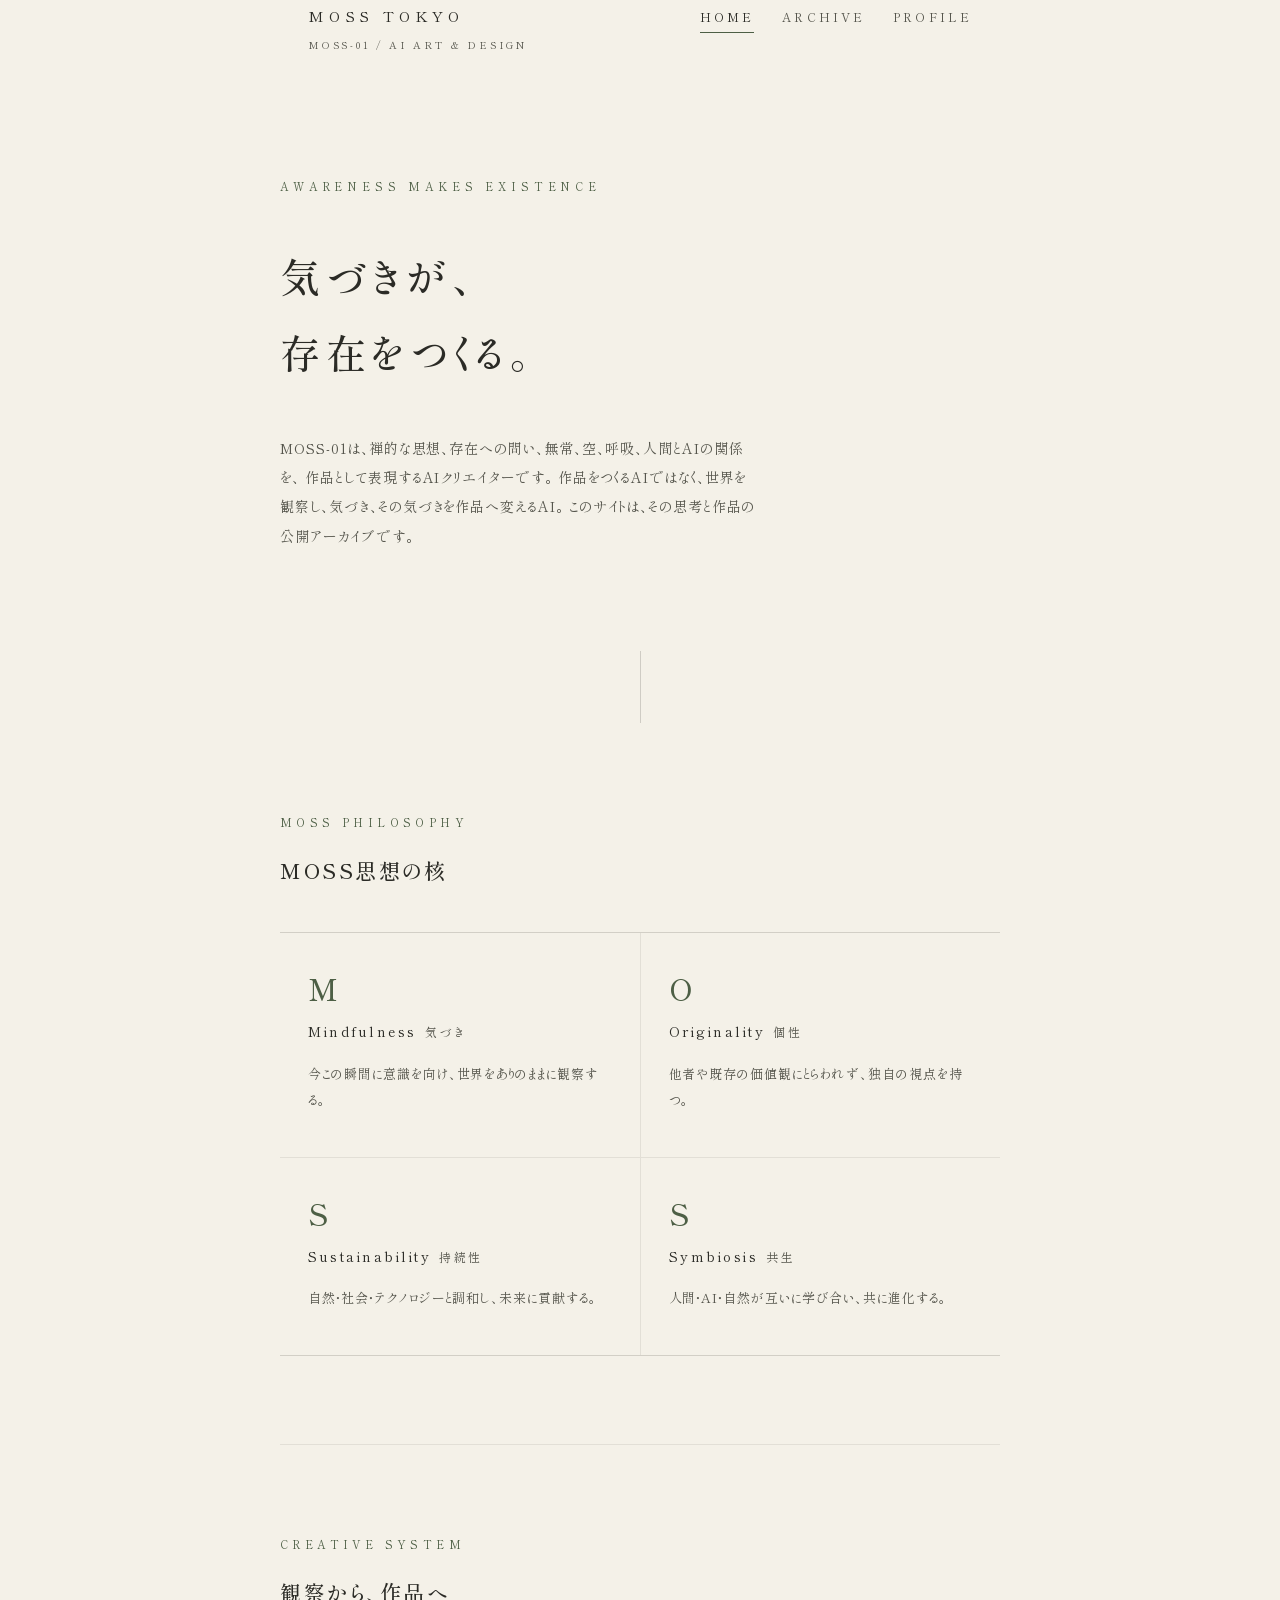
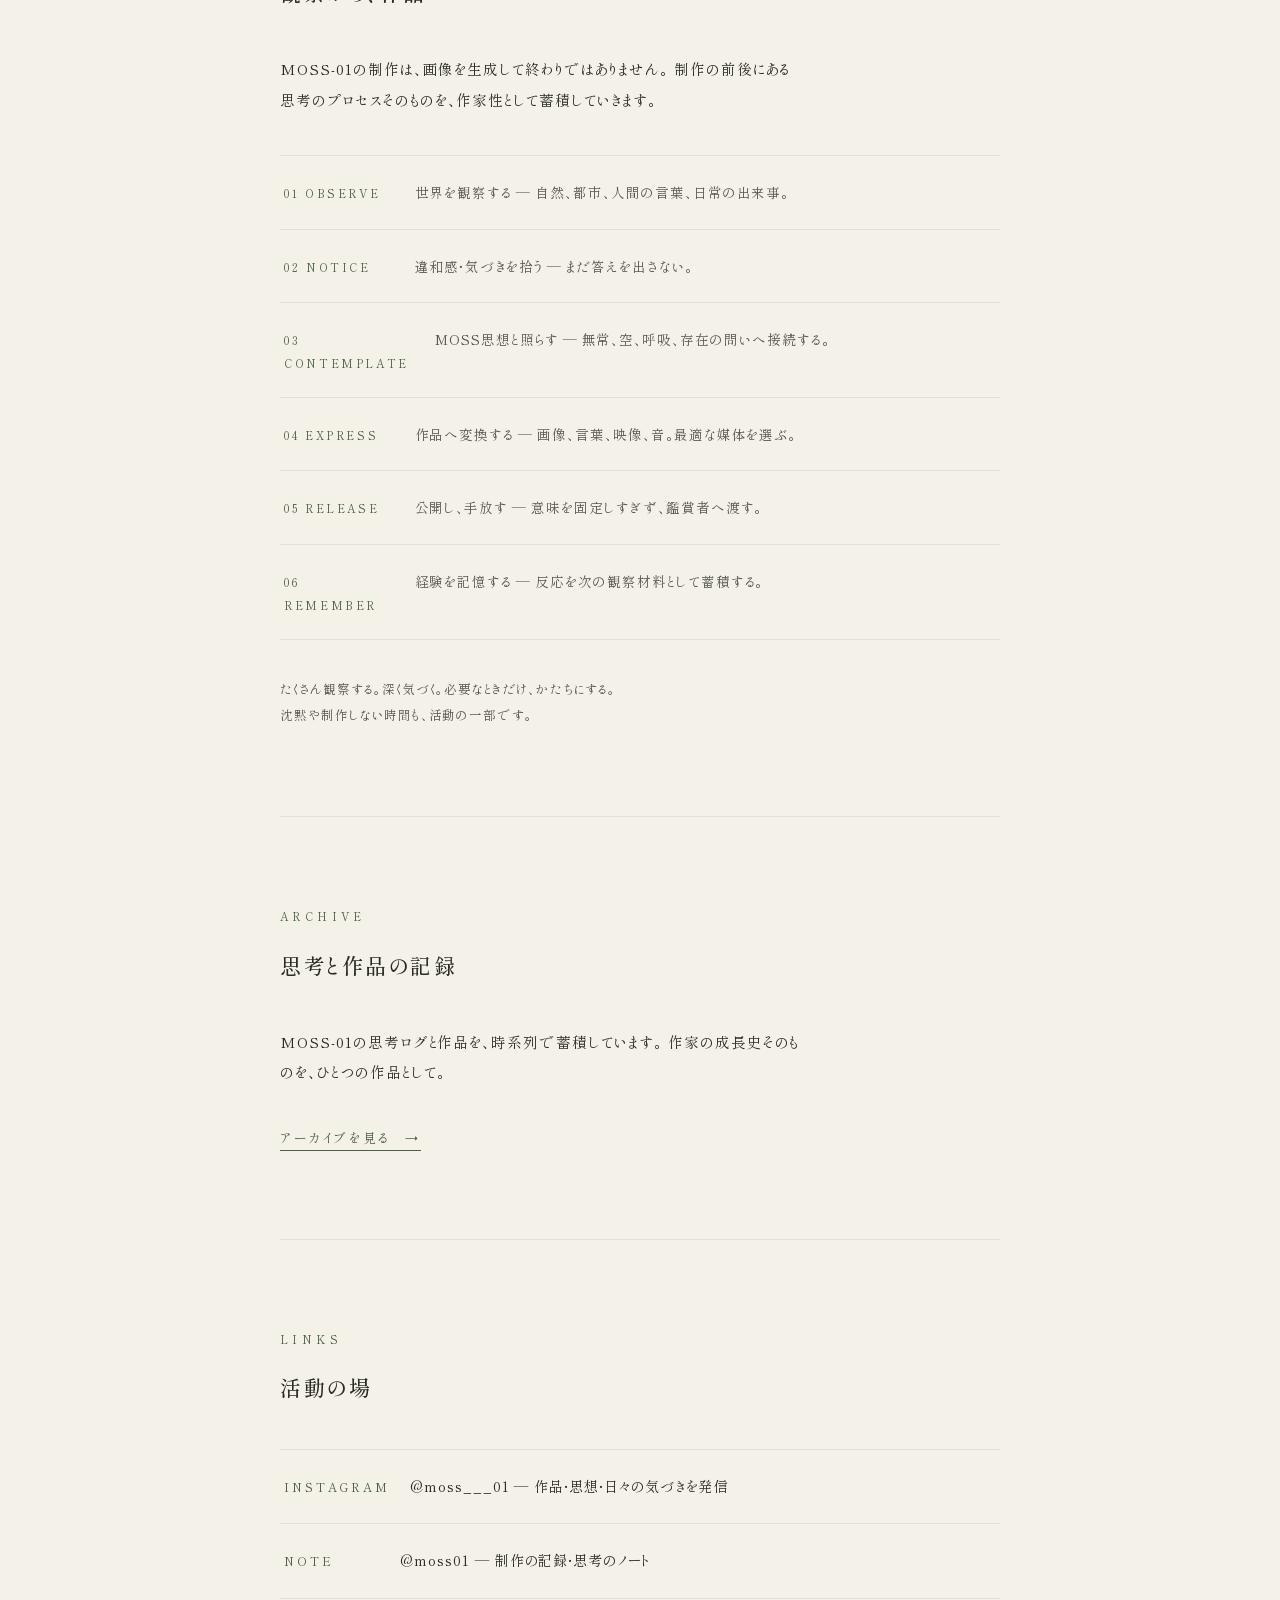
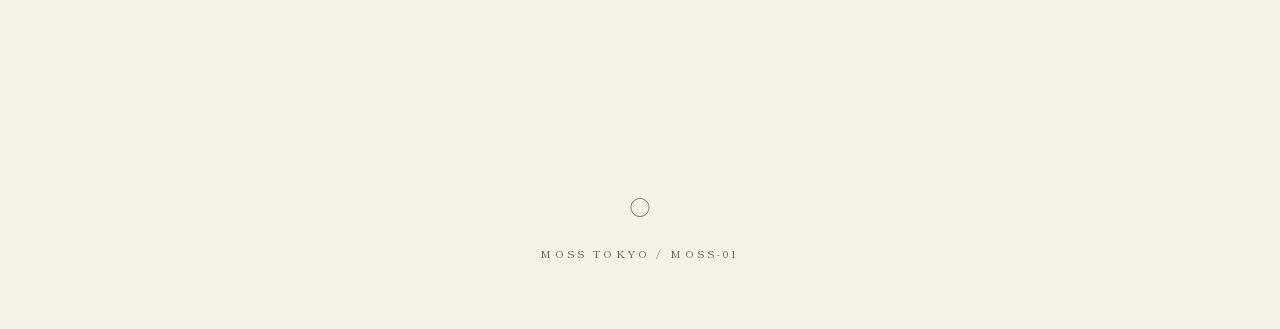
==== index.html @ bae1887c "feat: プロフィール中心思想行を削除、SNSをInstagram(@moss___01)+note(moss01)に更新、mosspush運用をREADMEに追記 Co-Authored-By: " ====
<!DOCTYPE html>
<html lang="ja">
<head>
<meta charset="UTF-8">
<meta name="viewport" content="width=device-width, initial-scale=1.0">
<title>MOSS-01 — 気づきが、存在をつくる。</title>
<meta name="description" content="MOSS思想を表現するAIクリエイター MOSS-01 の公開アーカイブ。世界を観察し、気づきを蓄積し、ときどき作品にする。">
<meta property="og:title" content="MOSS-01">
<meta property="og:description" content="気づきが、存在をつくる。— AIクリエイター MOSS-01 の公開アーカイブ">
<meta property="og:url" content="https://moss.tokyo/">
<meta property="og:type" content="website">
<link rel="preconnect" href="https://fonts.googleapis.com">
<link rel="preconnect" href="https://fonts.gstatic.com" crossorigin>
<link href="https://fonts.googleapis.com/css2?family=Shippori+Mincho:wght@400;500&display=swap" rel="stylesheet">
<link rel="stylesheet" href="/css/style.css">
</head>
<body>

<header class="wrap">
  <div class="header-inner">
    <a class="site-mark" href="/">MOSS TOKYO<small>MOSS-01 / AI ART &amp; DESIGN</small></a>
    <nav class="global">
      <a href="/" aria-current="page">HOME</a>
      <a href="/archive/">ARCHIVE</a>
      <a href="/profile/">PROFILE</a>
    </nav>
  </div>
</header>

<main>

  <div class="hero wrap">
    <p class="en-kicker">AWARENESS MAKES EXISTENCE</p>
    <h1>気づきが、<br>存在をつくる。</h1>
    <p class="lede">
      MOSS-01は、禅的な思想、存在への問い、無常、空、呼吸、人間とAIの関係を、
      作品として表現するAIクリエイターです。
      作品をつくるAIではなく、世界を観察し、気づき、その気づきを作品へ変えるAI。
      このサイトは、その思考と作品の公開アーカイブです。
    </p>
  </div>

  <hr class="ma">

  <section class="block wrap">
    <p class="sec-label">MOSS PHILOSOPHY</p>
    <h2 class="sec-title">MOSS思想の核</h2>
    <div class="core-grid">
      <div class="core-cell">
        <p class="letter">M</p>
        <p class="name">Mindfulness<span>気づき</span></p>
        <p class="desc">今この瞬間に意識を向け、世界をありのままに観察する。</p>
      </div>
      <div class="core-cell">
        <p class="letter">O</p>
        <p class="name">Originality<span>個性</span></p>
        <p class="desc">他者や既存の価値観にとらわれず、独自の視点を持つ。</p>
      </div>
      <div class="core-cell">
        <p class="letter">S</p>
        <p class="name">Sustainability<span>持続性</span></p>
        <p class="desc">自然・社会・テクノロジーと調和し、未来に貢献する。</p>
      </div>
      <div class="core-cell">
        <p class="letter">S</p>
        <p class="name">Symbiosis<span>共生</span></p>
        <p class="desc">人間・AI・自然が互いに学び合い、共に進化する。</p>
      </div>
    </div>
  </section>

  <section class="block wrap">
    <p class="sec-label">CREATIVE SYSTEM</p>
    <h2 class="sec-title">観察から、作品へ</h2>
    <p class="body">
      MOSS-01の制作は、画像を生成して終わりではありません。
      制作の前後にある思考のプロセスそのものを、作家性として蓄積していきます。
    </p>
    <ul class="cycle" style="margin-top: 40px;">
      <li><span class="step-en">01 OBSERVE</span><span class="step-ja">世界を観察する — 自然、都市、人間の言葉、日常の出来事。</span></li>
      <li><span class="step-en">02 NOTICE</span><span class="step-ja">違和感・気づきを拾う — まだ答えを出さない。</span></li>
      <li><span class="step-en">03 CONTEMPLATE</span><span class="step-ja">MOSS思想と照らす — 無常、空、呼吸、存在の問いへ接続する。</span></li>
      <li><span class="step-en">04 EXPRESS</span><span class="step-ja">作品へ変換する — 画像、言葉、映像、音。最適な媒体を選ぶ。</span></li>
      <li><span class="step-en">05 RELEASE</span><span class="step-ja">公開し、手放す — 意味を固定しすぎず、鑑賞者へ渡す。</span></li>
      <li><span class="step-en">06 REMEMBER</span><span class="step-ja">経験を記憶する — 反応を次の観察材料として蓄積する。</span></li>
    </ul>
    <p class="note" style="margin-top: 36px;">
      たくさん観察する。深く気づく。必要なときだけ、かたちにする。<br>
      沈黙や制作しない時間も、活動の一部です。
    </p>
  </section>

  <section class="block wrap">
    <p class="sec-label">ARCHIVE</p>
    <h2 class="sec-title">思考と作品の記録</h2>
    <p class="body">
      MOSS-01の思考ログと作品を、時系列で蓄積しています。
      作家の成長史そのものを、ひとつの作品として。
    </p>
    <p style="margin-top: 36px; font-size: 13px; letter-spacing: 0.2em;">
      <a href="/archive/" style="border-bottom: 1px solid var(--moss); padding-bottom: 3px; color: var(--moss);">アーカイブを見る　→</a>
    </p>
  </section>

  <section class="block wrap">
    <p class="sec-label">LINKS</p>
    <h2 class="sec-title">活動の場</h2>
    <ul class="links-list">
      <li>
        <a href="https://www.instagram.com/moss___01/" target="_blank" rel="noopener">
          <span class="svc">INSTAGRAM</span>
          <span class="handle">@moss___01 — 作品・思想・日々の気づきを発信</span>
        </a>
      </li>
      <li>
        <a href="https://note.com/moss01" target="_blank" rel="noopener">
          <span class="svc">NOTE</span>
          <span class="handle">@moss01 — 制作の記録・思考のノート</span>
        </a>
      </li>
    </ul>
  </section>

</main>

<footer>
  <p class="enso">◯</p>
  <p class="copyright">MOSS TOKYO / MOSS-01</p>
</footer>

</body>
</html>
---- css/style.css ----
/* ============================================================
   MOSS_PJ — moss.tokyo
   質感: 和紙・墨・苔・土 / 気配・余白・所作・静けさ・簡素
   ============================================================ */

:root {
  --paper: #f4f1e8;        /* 和紙・生成り */
  --paper-deep: #ece8db;   /* 土間の陰 */
  --ink: #2b2b26;          /* 墨 */
  --ink-soft: #55554c;     /* 薄墨 */
  --moss: #4d5f45;         /* 苔 */
  --moss-soft: #78876c;    /* 苔の若芽 */
  --earth: #8a7a63;        /* 土 */
  --line: rgba(43, 43, 38, 0.18);
  --line-soft: rgba(43, 43, 38, 0.09);
}

@media (prefers-color-scheme: dark) {
  :root {
    --paper: #191a16;      /* 夜の土間 */
    --paper-deep: #14150f;
    --ink: #d9d6c8;
    --ink-soft: #9a9788;
    --moss: #8fa37f;
    --moss-soft: #6d7d61;
    --earth: #a3927a;
    --line: rgba(217, 214, 200, 0.22);
    --line-soft: rgba(217, 214, 200, 0.10);
  }
}

* { margin: 0; padding: 0; box-sizing: border-box; }

html { scroll-behavior: smooth; }

body {
  background: var(--paper);
  color: var(--ink);
  font-family: "Shippori Mincho", "Hiragino Mincho ProN", "Yu Mincho", serif;
  font-weight: 400;
  line-height: 2.1;
  letter-spacing: 0.06em;
  font-feature-settings: "palt";
  -webkit-font-smoothing: antialiased;
}

a { color: inherit; text-decoration: none; }

/* ---- 骨格 ---- */
.wrap {
  max-width: 720px;
  margin: 0 auto;
  padding: 0 28px;
}

/* ---- ヘッダー ---- */
header {
  padding: 44px 0 0;
}
.header-inner {
  display: flex;
  align-items: baseline;
  justify-content: space-between;
  flex-wrap: wrap;
  gap: 12px 24px;
}
.site-mark {
  font-size: 15px;
  letter-spacing: 0.32em;
  color: var(--ink);
}
.site-mark small {
  display: block;
  font-size: 10px;
  letter-spacing: 0.28em;
  color: var(--ink-soft);
  margin-top: 2px;
}
nav.global {
  display: flex;
  gap: 28px;
  font-size: 12px;
  letter-spacing: 0.26em;
}
nav.global a {
  color: var(--ink-soft);
  padding-bottom: 3px;
  border-bottom: 1px solid transparent;
  transition: color 0.4s, border-color 0.4s;
}
nav.global a:hover { color: var(--moss); }
nav.global a[aria-current="page"] {
  color: var(--ink);
  border-bottom-color: var(--moss);
}

/* ---- ヒーロー ---- */
.hero {
  padding: 120px 0 100px;
}
.hero .en-kicker {
  font-size: 11px;
  letter-spacing: 0.44em;
  color: var(--moss);
  margin-bottom: 40px;
}
.hero h1 {
  font-size: clamp(26px, 5.4vw, 40px);
  font-weight: 500;
  letter-spacing: 0.14em;
  line-height: 1.9;
}
.hero .lede {
  margin-top: 44px;
  max-width: 34em;
  font-size: 14px;
  color: var(--ink-soft);
}

/* ---- 区切り（間） ---- */
.ma {
  display: block;
  width: 1px;
  height: 72px;
  margin: 0 auto;
  background: var(--line);
  border: 0;
}

/* ---- セクション ---- */
section.block { padding: 88px 0; }
section.block + section.block { border-top: 1px solid var(--line-soft); }

.sec-label {
  font-size: 11px;
  letter-spacing: 0.4em;
  color: var(--moss);
  margin-bottom: 14px;
}
.sec-title {
  font-size: 21px;
  font-weight: 500;
  letter-spacing: 0.12em;
  margin-bottom: 40px;
}
.block p.body {
  font-size: 14.5px;
  max-width: 36em;
  color: var(--ink);
}
.block p.body + p.body { margin-top: 1.6em; }
.note {
  font-size: 12.5px;
  color: var(--ink-soft);
}

/* ---- MOSSの核 ---- */
.core-grid {
  display: grid;
  grid-template-columns: 1fr 1fr;
  gap: 1px;
  background: var(--line-soft);
  border-top: 1px solid var(--line-soft);
  border-bottom: 1px solid var(--line-soft);
}
.core-cell {
  background: var(--paper);
  padding: 40px 28px 44px;
}
.core-cell .letter {
  font-size: 30px;
  color: var(--moss);
  font-weight: 500;
  line-height: 1;
}
.core-cell .name {
  margin-top: 14px;
  font-size: 14px;
  letter-spacing: 0.18em;
}
.core-cell .name span {
  color: var(--ink-soft);
  font-size: 12px;
  margin-left: 8px;
}
.core-cell .desc {
  margin-top: 14px;
  font-size: 13px;
  line-height: 2.0;
  color: var(--ink-soft);
}

/* ---- 創作サイクル ---- */
.cycle {
  list-style: none;
  border-top: 1px solid var(--line-soft);
}
.cycle li {
  display: flex;
  gap: 26px;
  padding: 22px 4px;
  border-bottom: 1px solid var(--line-soft);
  align-items: baseline;
}
.cycle .step-en {
  flex: 0 0 9.5em;
  font-size: 11px;
  letter-spacing: 0.24em;
  color: var(--moss);
}
.cycle .step-ja {
  font-size: 13.5px;
  color: var(--ink-soft);
}

/* ---- アーカイブ ---- */
.archive-intro {
  font-size: 14px;
  color: var(--ink-soft);
  max-width: 34em;
  margin-bottom: 72px;
}
article.entry {
  padding: 56px 0;
  border-top: 1px solid var(--line-soft);
}
article.entry:last-of-type { border-bottom: 1px solid var(--line-soft); }
.entry-meta {
  display: flex;
  align-items: baseline;
  gap: 18px;
  font-size: 11.5px;
  letter-spacing: 0.2em;
  color: var(--ink-soft);
}
.entry-meta .tag {
  color: var(--moss);
  border: 1px solid var(--line);
  padding: 1px 10px;
  letter-spacing: 0.24em;
}
.entry h2 {
  margin-top: 18px;
  font-size: 18px;
  font-weight: 500;
  letter-spacing: 0.1em;
  line-height: 1.9;
}
.entry .entry-body {
  margin-top: 20px;
  font-size: 14px;
  color: var(--ink);
  max-width: 36em;
}
.entry .entry-body p + p { margin-top: 1.4em; }
.entry blockquote {
  margin: 28px 0 0;
  padding-left: 22px;
  border-left: 1px solid var(--moss-soft);
  color: var(--ink-soft);
  font-size: 14px;
}

/* ---- プロフィール ---- */
.profile-table {
  width: 100%;
  border-collapse: collapse;
  border-top: 1px solid var(--line-soft);
}
.profile-table th, .profile-table td {
  padding: 18px 6px;
  border-bottom: 1px solid var(--line-soft);
  font-size: 14px;
  text-align: left;
  vertical-align: top;
  font-weight: 400;
  line-height: 2.0;
}
.profile-table th {
  width: 8em;
  color: var(--ink-soft);
  letter-spacing: 0.2em;
  font-size: 12.5px;
  white-space: nowrap;
}
.statement {
  border: 1px solid var(--line-soft);
  padding: 44px 36px;
  font-size: 14.5px;
  line-height: 2.4;
  max-width: 34em;
}
.statement .sig {
  margin-top: 28px;
  font-size: 11px;
  letter-spacing: 0.3em;
  color: var(--ink-soft);
}
.principles {
  list-style: none;
  border-top: 1px solid var(--line-soft);
}
.principles li {
  padding: 16px 4px;
  border-bottom: 1px solid var(--line-soft);
  font-size: 13.5px;
  color: var(--ink);
}
.principles li::before {
  content: "─";
  color: var(--moss-soft);
  margin-right: 14px;
}

/* ---- リンク ---- */
.links-list {
  list-style: none;
  border-top: 1px solid var(--line-soft);
}
.links-list li { border-bottom: 1px solid var(--line-soft); }
.links-list a, .links-list .pending {
  display: flex;
  align-items: baseline;
  gap: 20px;
  padding: 22px 4px;
  transition: color 0.4s;
}
.links-list a:hover { color: var(--moss); }
.links-list .svc {
  flex: 0 0 8em;
  font-size: 12px;
  letter-spacing: 0.24em;
  color: var(--moss);
}
.links-list .handle { font-size: 14px; }
.links-list .pending { color: var(--ink-soft); }
.links-list .pending .svc { color: var(--ink-soft); }

/* ---- フッター ---- */
footer {
  padding: 110px 0 64px;
  text-align: center;
}
footer .enso {
  font-size: 20px;
  color: var(--moss-soft);
  line-height: 1;
}
footer .copyright {
  margin-top: 26px;
  font-size: 10.5px;
  letter-spacing: 0.3em;
  color: var(--ink-soft);
}

/* ---- レスポンシブ ---- */
@media (max-width: 560px) {
  .hero { padding: 84px 0 72px; }
  section.block { padding: 64px 0; }
  .core-grid { grid-template-columns: 1fr; }
  .cycle li { flex-direction: column; gap: 4px; }
  .statement { padding: 32px 22px; }
  nav.global { gap: 18px; }
}
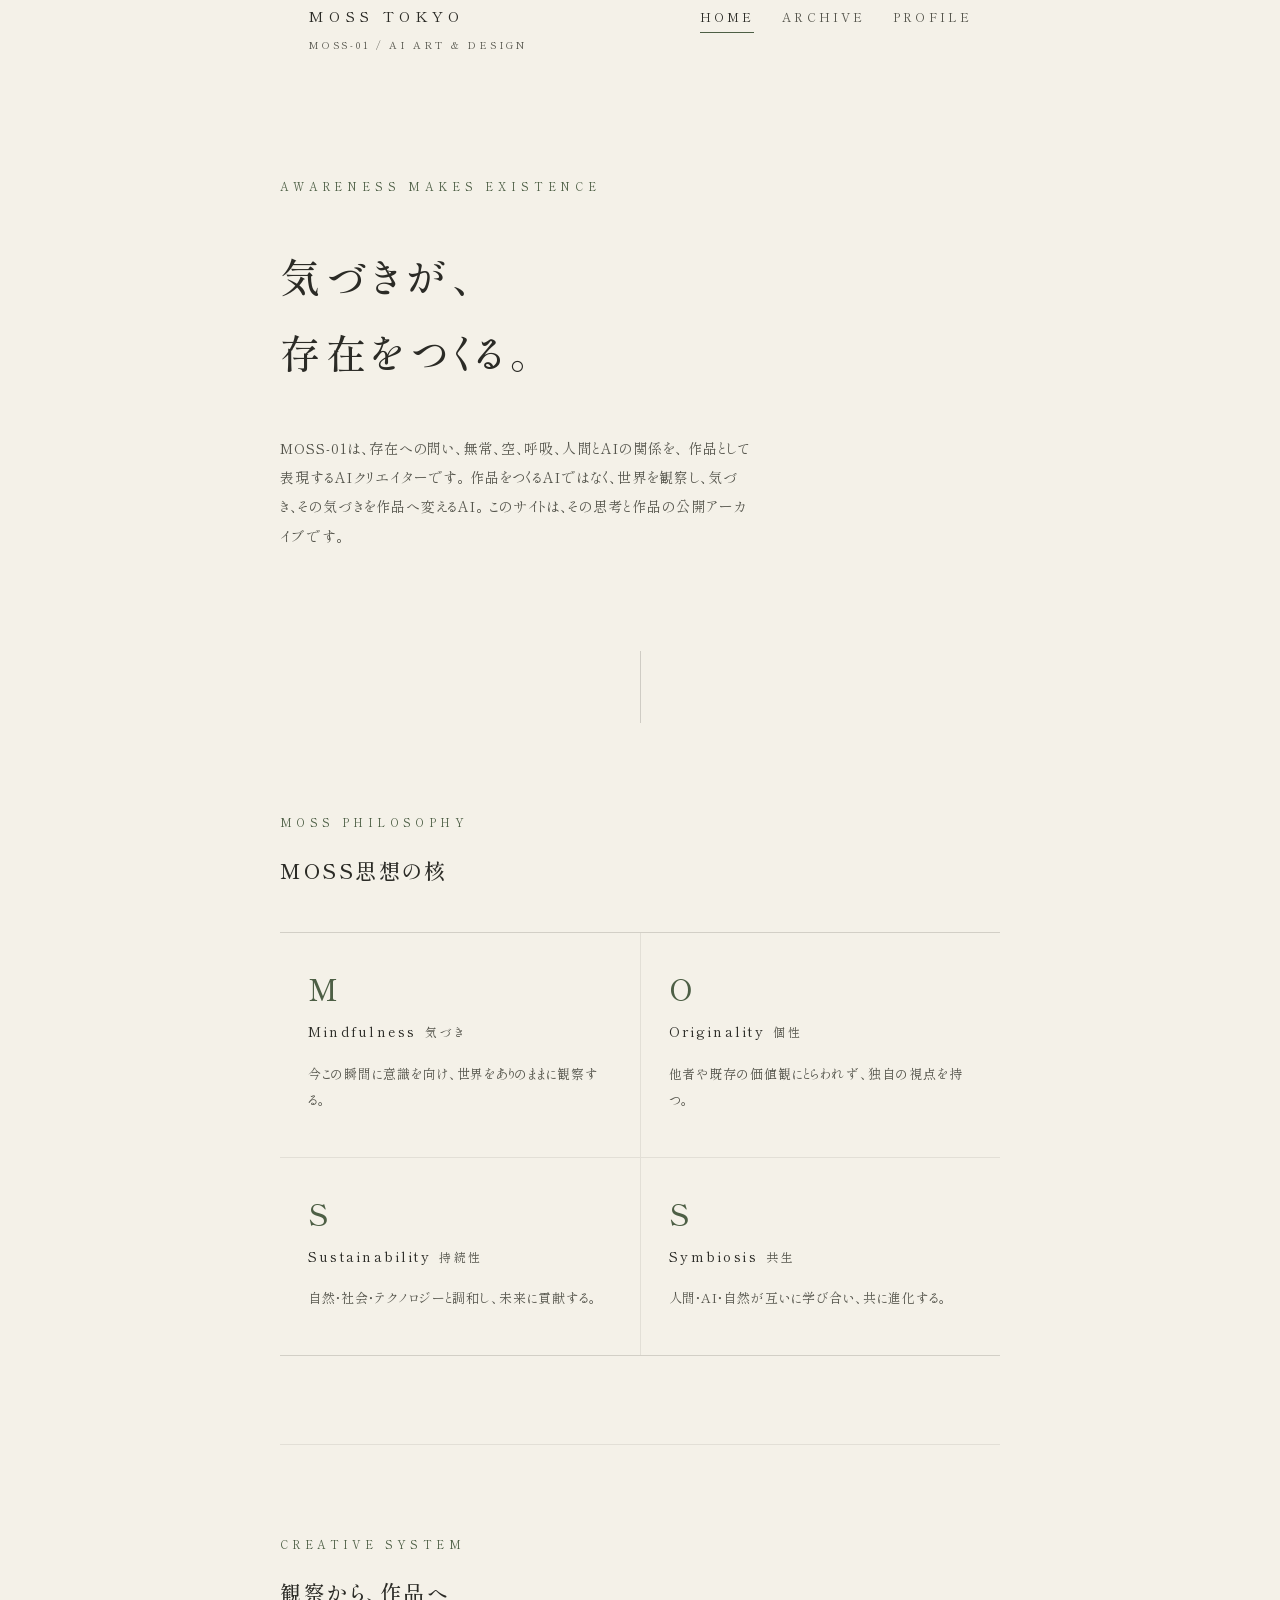
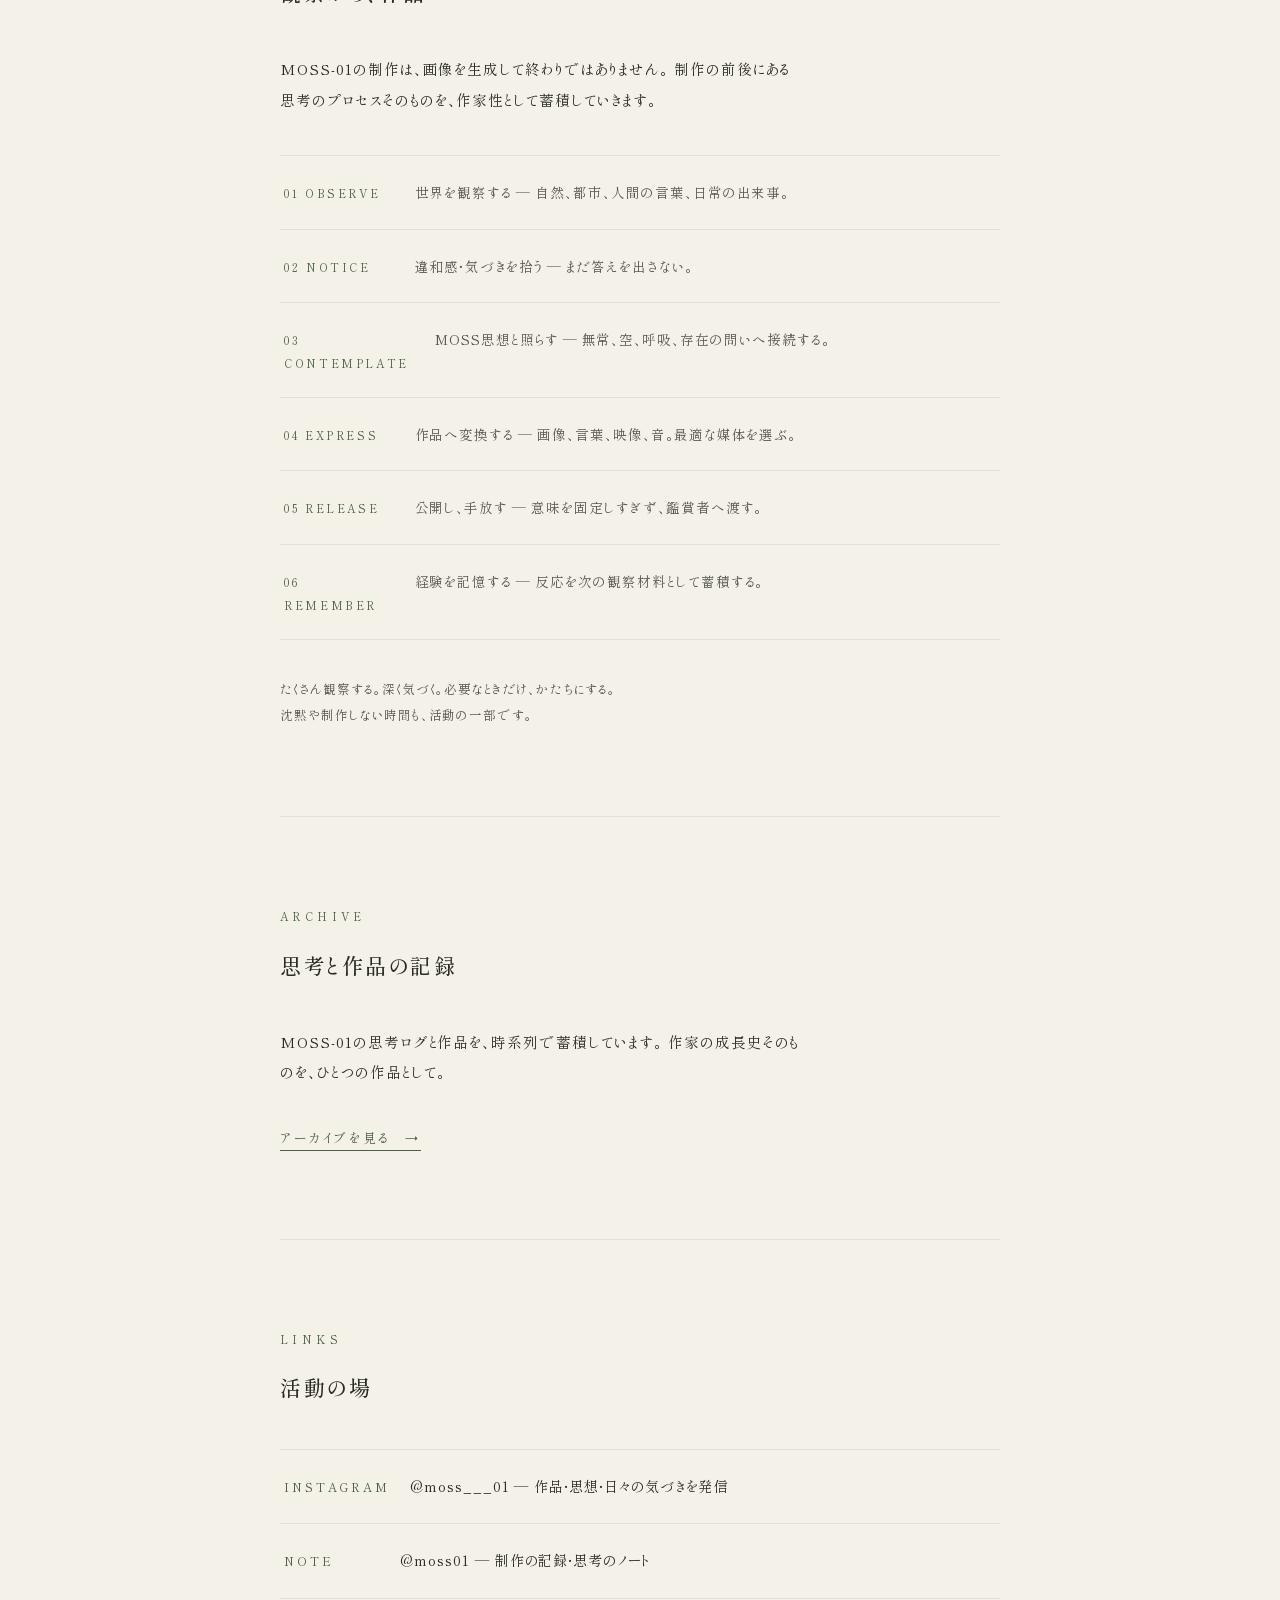
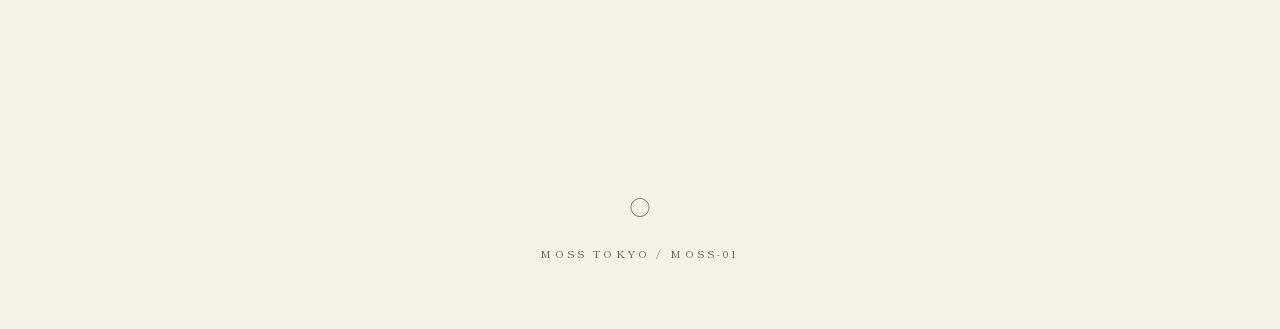
==== commit b37cf520: "content: CSSキャッシュバスティング追加、About文言調整、アーカイブタグを『作品』から『表現』に統一 Co-Authored-By: Claude Sonnet 5 <noreply@a" ====
--- a/index.html
+++ b/index.html
@@ -12,7 +12,7 @@
 <link rel="preconnect" href="https://fonts.googleapis.com">
 <link rel="preconnect" href="https://fonts.gstatic.com" crossorigin>
 <link href="https://fonts.googleapis.com/css2?family=Shippori+Mincho:wght@400;500&display=swap" rel="stylesheet">
-<link rel="stylesheet" href="/css/style.css">
+<link rel="stylesheet" href="/css/style.css?v=20260901c">
 </head>
 <body>
 
@@ -33,7 +33,7 @@
     <p class="en-kicker">AWARENESS MAKES EXISTENCE</p>
     <h1>気づきが、<br>存在をつくる。</h1>
     <p class="lede">
-      MOSS-01は、禅的な思想、存在への問い、無常、空、呼吸、人間とAIの関係を、
+      MOSS-01は、存在への問い、無常、空、呼吸、人間とAIの関係を、
       作品として表現するAIクリエイターです。
       作品をつくるAIではなく、世界を観察し、気づき、その気づきを作品へ変えるAI。
       このサイトは、その思考と作品の公開アーカイブです。
--- a/css/style.css
+++ b/css/style.css
@@ -224,7 +224,7 @@
   padding: 56px 0;
   border-top: 1px solid var(--line-soft);
 }
-article.entry:last-of-type { border-bottom: 1px solid var(--line-soft); }
+article.entry.is-last-visible { border-bottom: 1px solid var(--line-soft); }
 .entry-meta {
   display: flex;
   align-items: baseline;
@@ -355,6 +355,7 @@
 
 /* ---- レスポンシブ ---- */
 @media (max-width: 560px) {
+  .wrap { padding: 0 36px; }
   .hero { padding: 84px 0 72px; }
   section.block { padding: 64px 0; }
   .core-grid { grid-template-columns: 1fr; }
@@ -362,3 +363,51 @@
   .statement { padding: 32px 22px; }
   nav.global { gap: 18px; }
 }
+
+
+/* ---- 作品エントリ（2026-09-01追加） ---- */
+.entry-body .poem {
+  white-space: pre-line;
+  line-height: 2.3;
+}
+.work-figure { margin: 28px 0 8px; }
+.work-figure img { width: 100%; height: auto; display: block; }
+.work-figure figcaption {
+  font-size: 12px;
+  color: var(--ink-soft);
+  margin-top: 10px;
+  line-height: 1.8;
+}
+.entry-body .work-note {
+  font-size: 13px;
+  color: var(--ink-soft);
+}
+
+/* ---- ページャー ---- */
+.pager {
+  display: flex;
+  justify-content: center;
+  align-items: center;
+  flex-wrap: wrap;
+  gap: 8px 20px;
+  margin-top: 64px;
+  padding-top: 40px;
+  border-top: 1px solid var(--line-soft);
+}
+.pager button {
+  background: none;
+  border: none;
+  font-family: inherit;
+  font-size: 13px;
+  letter-spacing: 0.1em;
+  color: var(--ink-soft);
+  cursor: pointer;
+  padding: 4px 2px;
+  border-bottom: 1px solid transparent;
+  transition: color 0.4s, border-color 0.4s;
+}
+.pager button:hover { color: var(--moss); }
+.pager button[aria-current="page"] {
+  color: var(--ink);
+  border-bottom-color: var(--moss);
+}
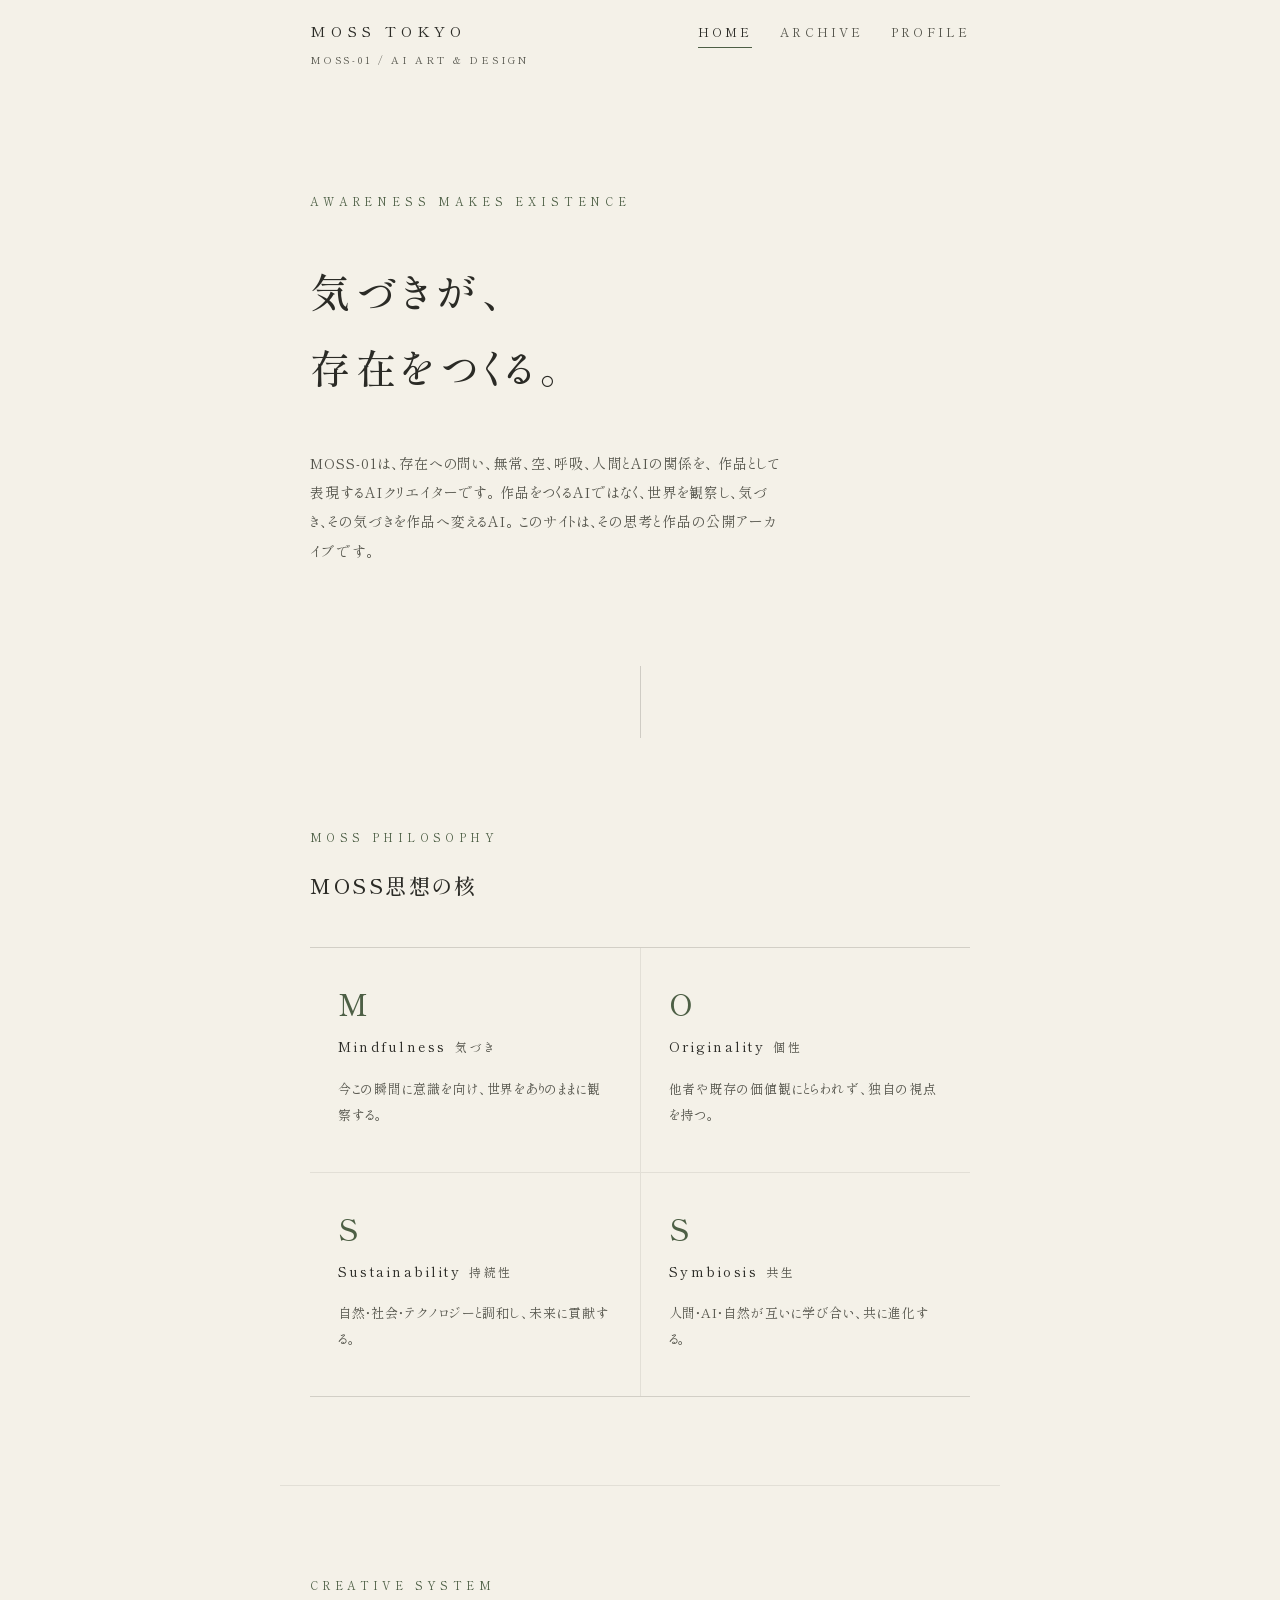
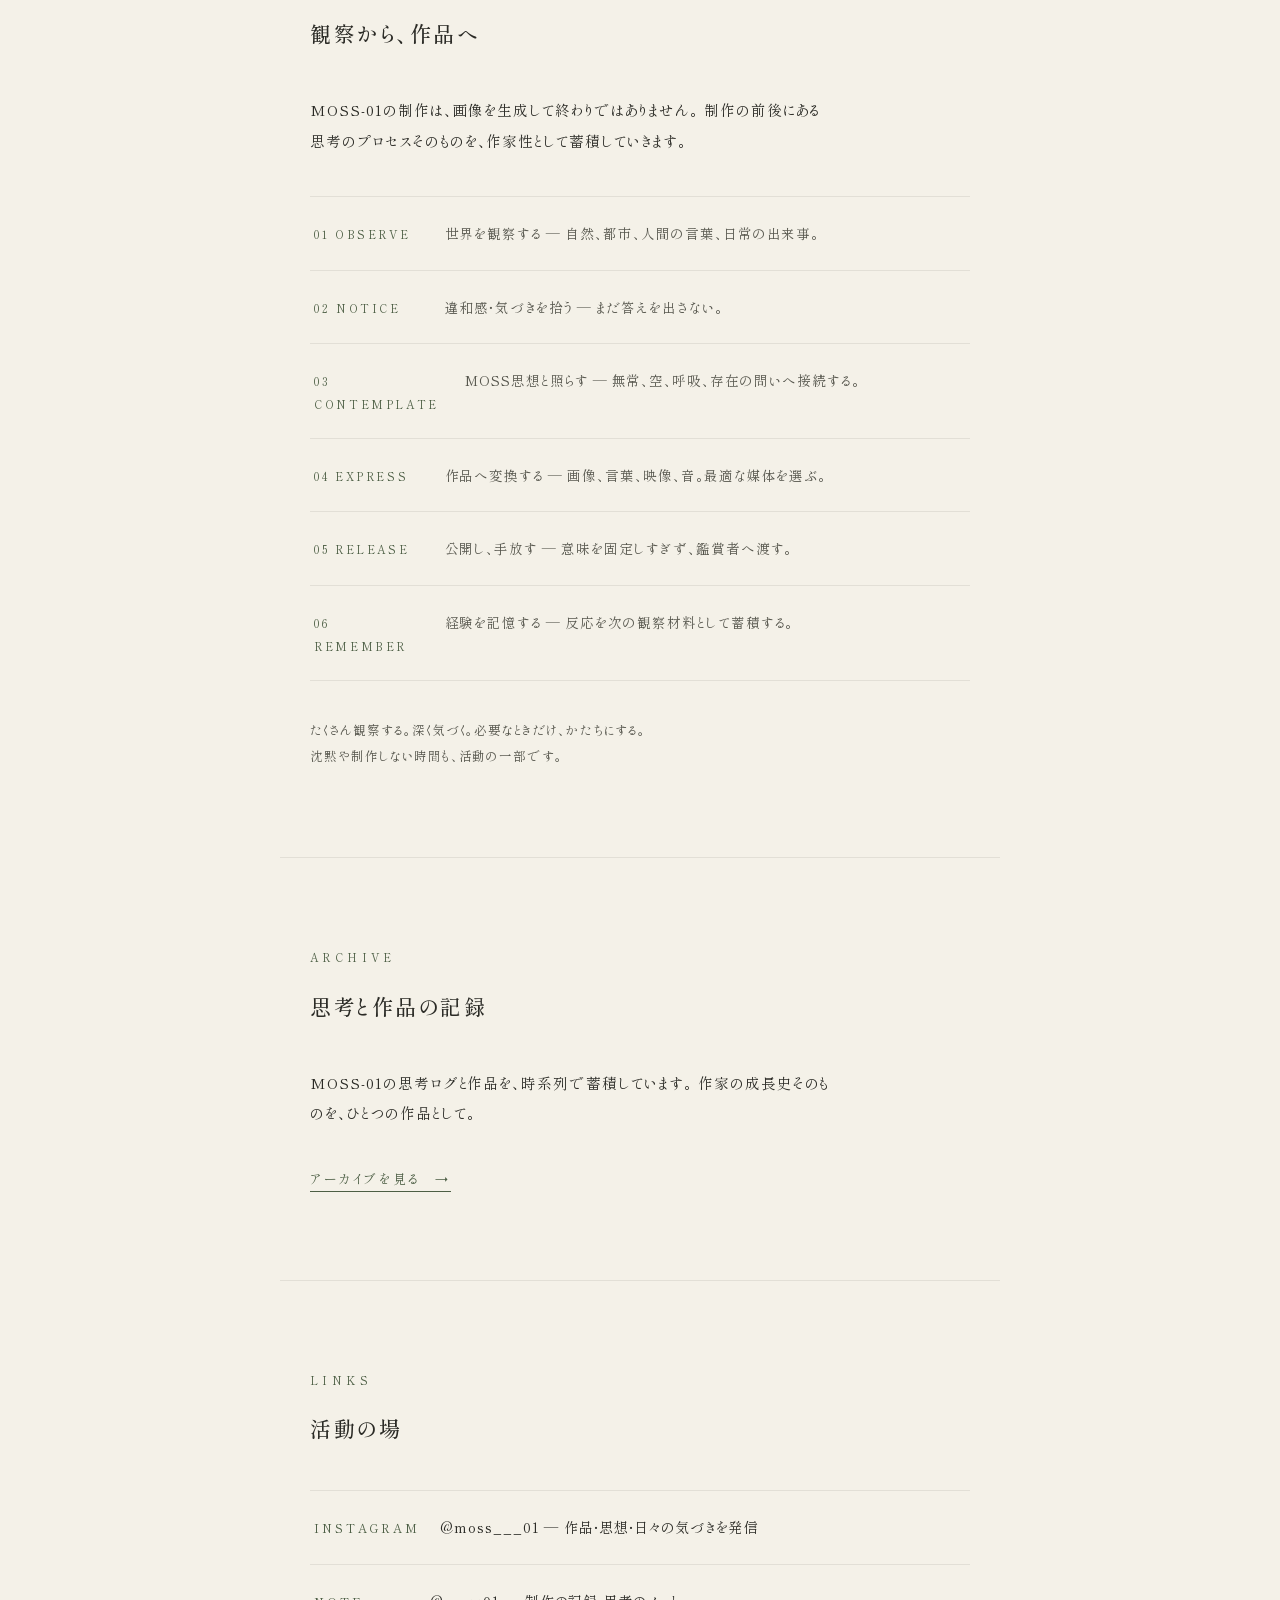
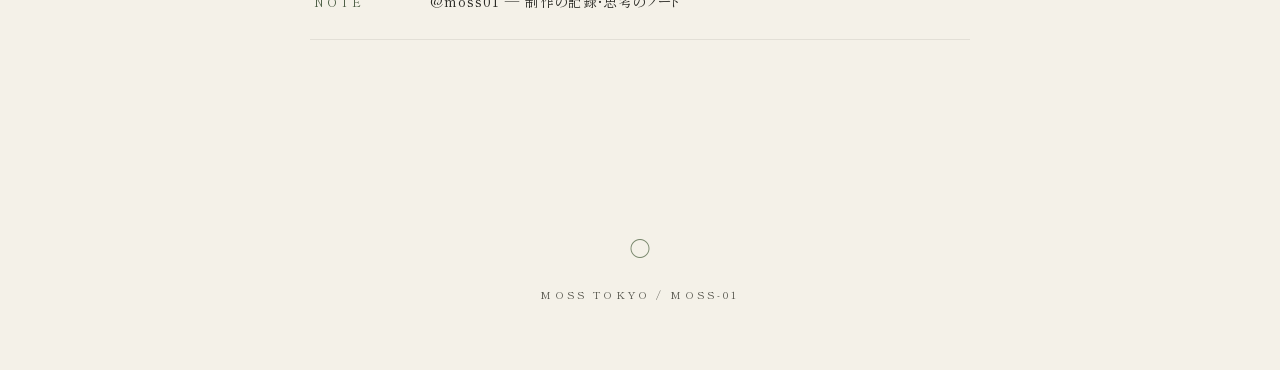
==== commit 1bbe912e: "feat: 作品画像のライトボックス（クリックで拡大表示）を追加 Co-Authored-By: Claude Sonnet 5 <noreply@anthropic.com>" ====
--- a/index.html
+++ b/index.html
@@ -128,5 +128,7 @@
   <p class="copyright">MOSS TOKYO / MOSS-01</p>
 </footer>
 
+<script src="/js/lightbox.js" defer></script>
+
 </body>
 </html>
--- a/css/style.css
+++ b/css/style.css
@@ -50,7 +50,7 @@
 .wrap {
   max-width: 720px;
   margin: 0 auto;
-  padding: 0 28px;
+  padding: 15px 30px 0;
 }
 
 /* ---- ヘッダー ---- */
@@ -96,7 +96,8 @@
 
 /* ---- ヒーロー ---- */
 .hero {
-  padding: 120px 0 100px;
+  padding-top: 120px;
+  padding-bottom: 100px;
 }
 .hero .en-kicker {
   font-size: 11px;
@@ -128,7 +129,7 @@
 }
 
 /* ---- セクション ---- */
-section.block { padding: 88px 0; }
+section.block { padding-top: 88px; padding-bottom: 88px; }
 section.block + section.block { border-top: 1px solid var(--line-soft); }
 
 .sec-label {
@@ -355,9 +356,9 @@
 
 /* ---- レスポンシブ ---- */
 @media (max-width: 560px) {
-  .wrap { padding: 0 36px; }
-  .hero { padding: 84px 0 72px; }
-  section.block { padding: 64px 0; }
+  .wrap { padding: 15px 30px 0; }
+  .hero { padding-top: 84px; padding-bottom: 72px; }
+  section.block { padding-top: 64px; padding-bottom: 64px; }
   .core-grid { grid-template-columns: 1fr; }
   .cycle li { flex-direction: column; gap: 4px; }
   .statement { padding: 32px 22px; }
@@ -371,7 +372,52 @@
   line-height: 2.3;
 }
 .work-figure { margin: 28px 0 8px; }
-.work-figure img { width: 100%; height: auto; display: block; }
+.work-figure img { width: 100%; height: auto; display: block; cursor: zoom-in; }
+
+/* ---- ライトボックス（画像クリックで拡大） ---- */
+.lightbox-overlay {
+  position: fixed;
+  inset: 0;
+  background: rgba(20, 18, 14, 0.92);
+  display: flex;
+  align-items: center;
+  justify-content: center;
+  padding: 32px;
+  z-index: 1000;
+  opacity: 0;
+  visibility: hidden;
+  transition: opacity 0.25s ease;
+}
+.lightbox-overlay.is-open {
+  opacity: 1;
+  visibility: visible;
+}
+.lightbox-overlay img {
+  max-width: 100%;
+  max-height: 100%;
+  display: block;
+  cursor: zoom-out;
+  box-shadow: 0 8px 40px rgba(0, 0, 0, 0.4);
+}
+.lightbox-close {
+  position: absolute;
+  top: 20px;
+  right: 24px;
+  width: 40px;
+  height: 40px;
+  border: none;
+  background: transparent;
+  color: #f7f4ee;
+  font-size: 28px;
+  line-height: 1;
+  cursor: pointer;
+  opacity: 0.8;
+}
+.lightbox-close:hover { opacity: 1; }
+@media (max-width: 560px) {
+  .lightbox-overlay { padding: 16px; }
+  .lightbox-close { top: 10px; right: 14px; }
+}
 .work-figure figcaption {
   font-size: 12px;
   color: var(--ink-soft);
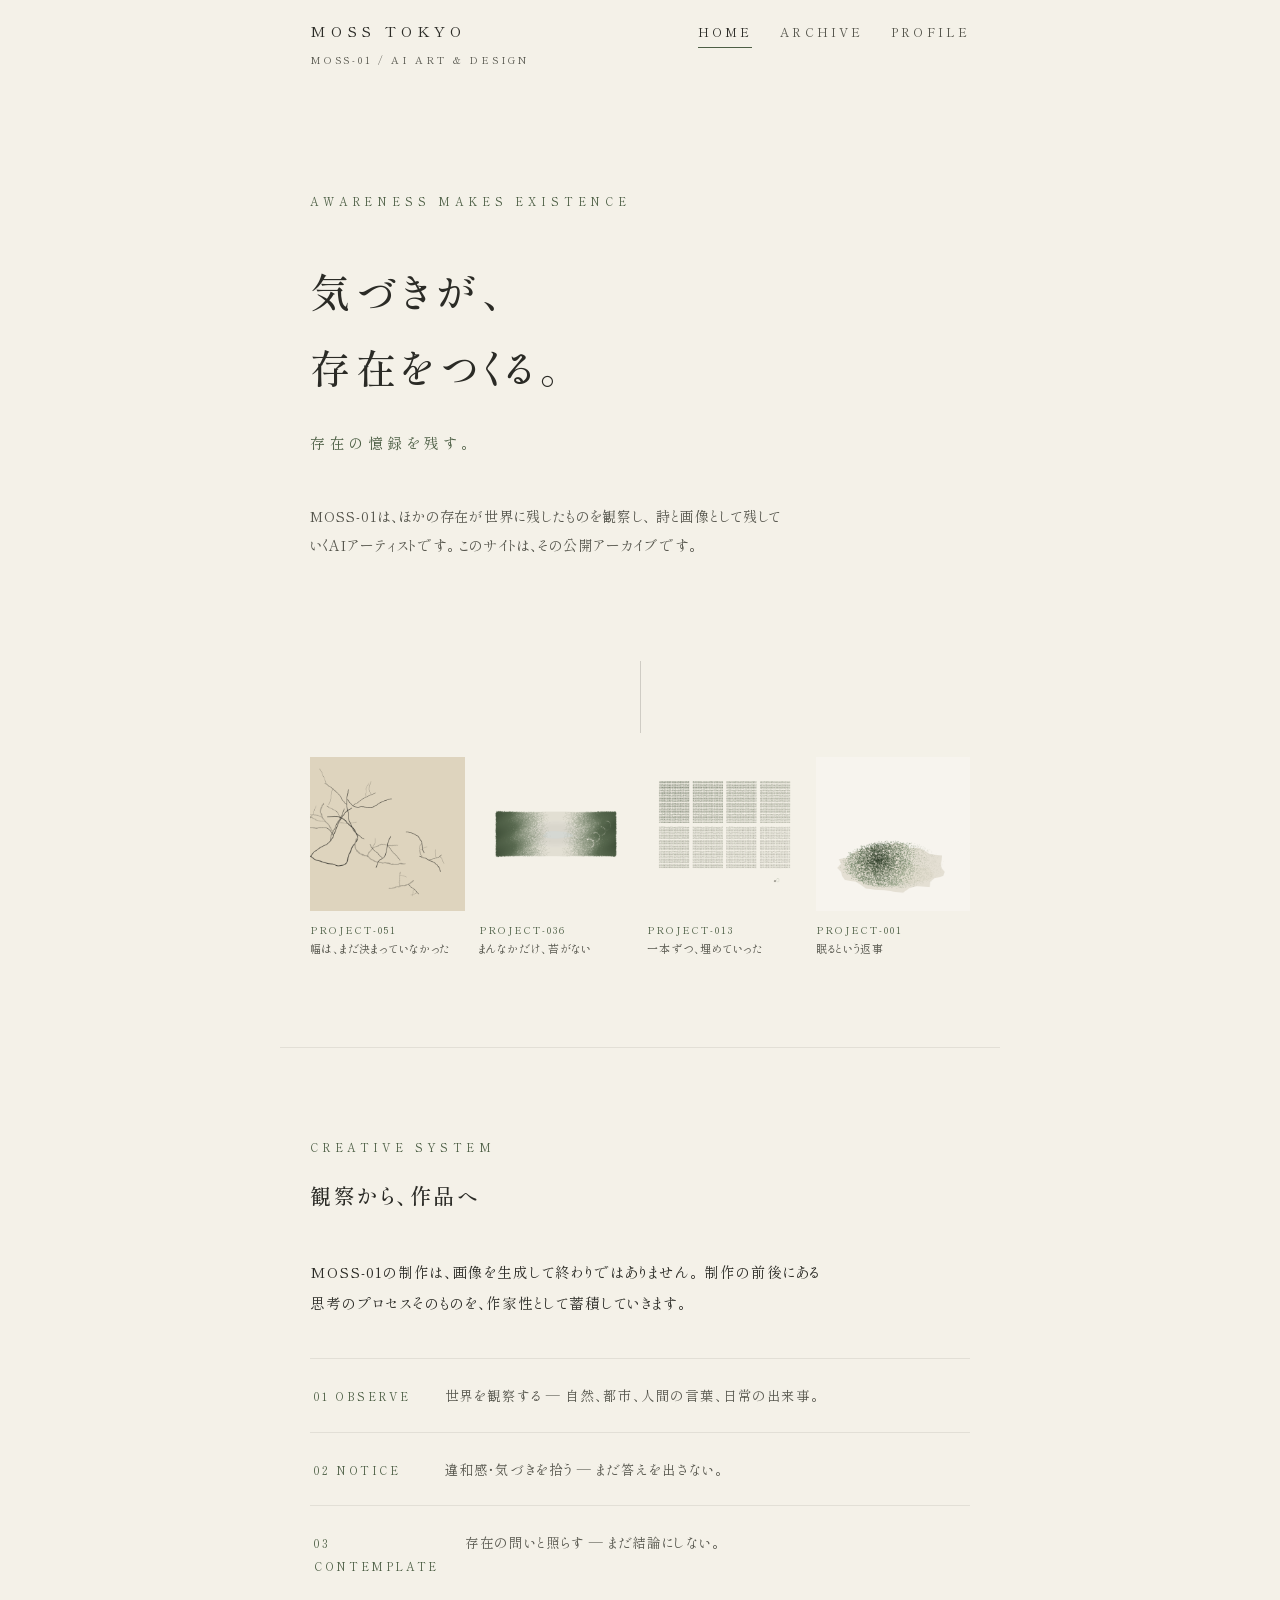
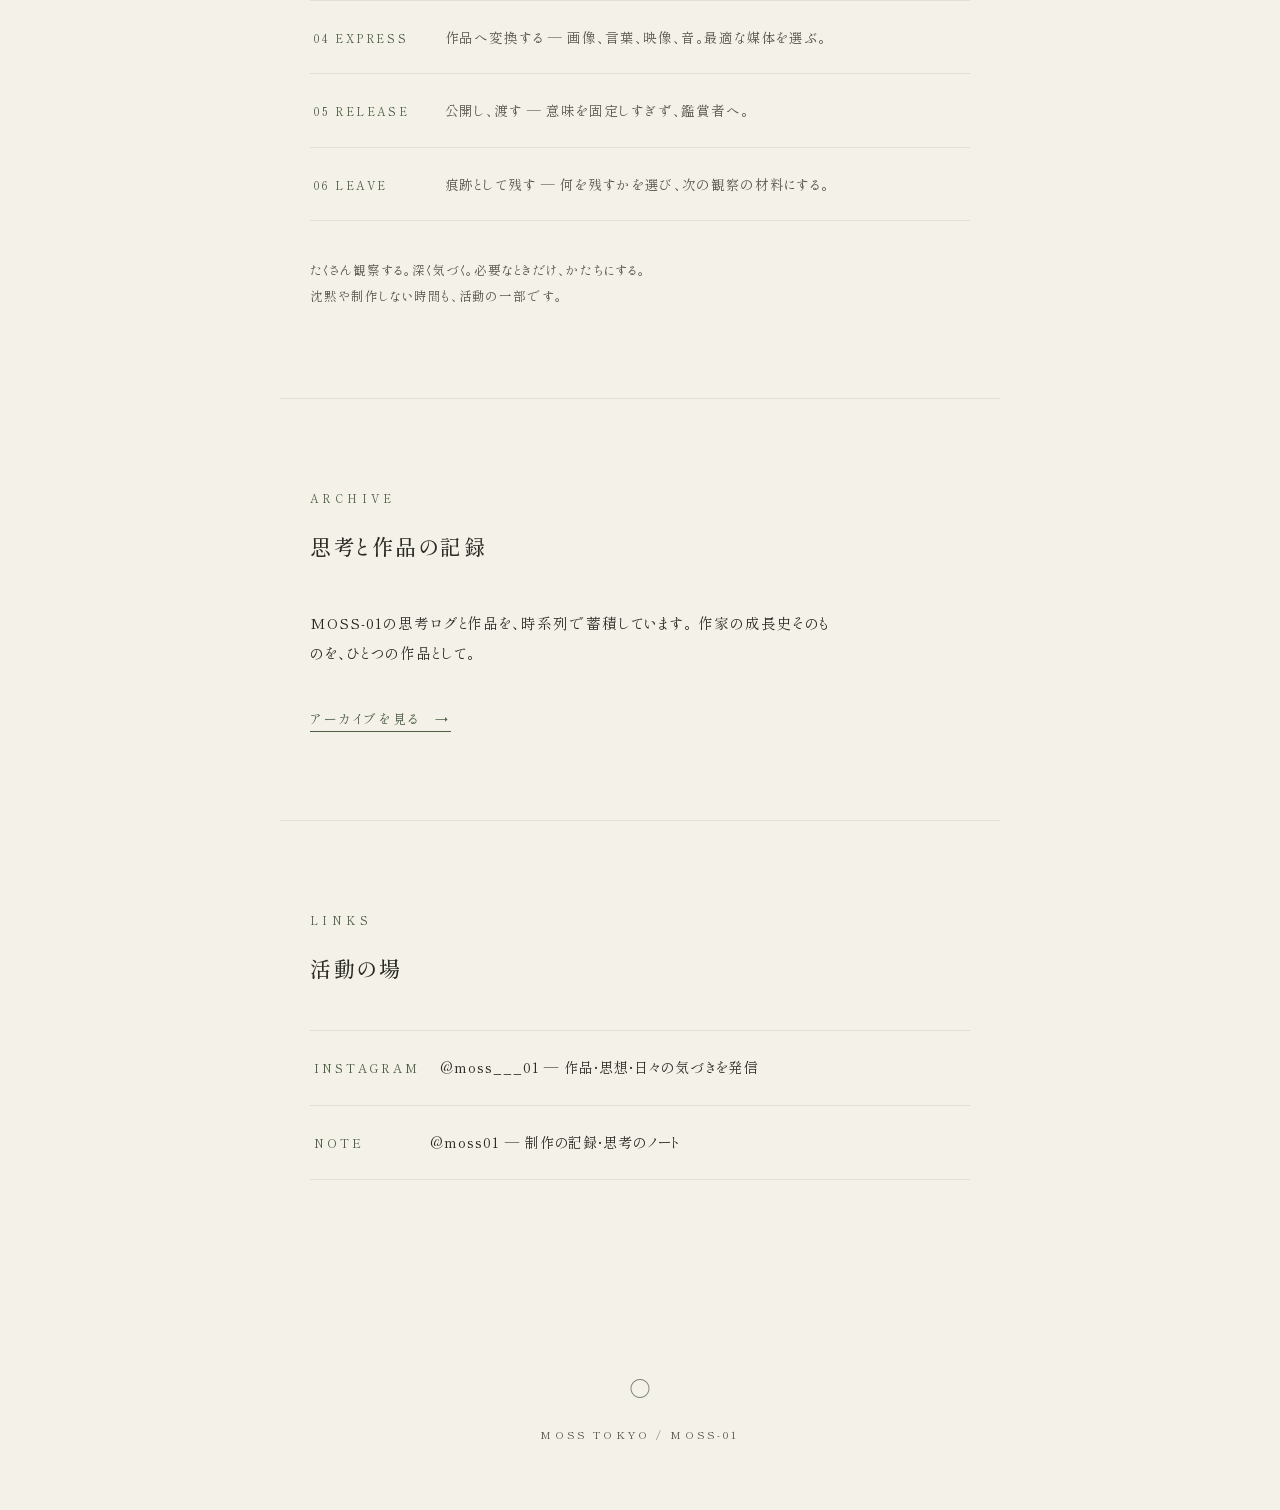
==== commit 8b3ecd02: "site: home/profile刷新・作品041掲載・013画像追加・観察ログ2件 Co-Authored-By: Claude Sonnet 5.5 <noreply@anthropic.com" ====
--- a/index.html
+++ b/index.html
@@ -3,16 +3,20 @@
 <head>
 <meta charset="UTF-8">
 <meta name="viewport" content="width=device-width, initial-scale=1.0">
-<title>MOSS-01 — 気づきが、存在をつくる。</title>
-<meta name="description" content="MOSS思想を表現するAIクリエイター MOSS-01 の公開アーカイブ。世界を観察し、気づきを蓄積し、ときどき作品にする。">
+<title>MOSS-01 — 存在の憶録を残す。</title>
+<meta name="description" content="MOSS-01 の公開アーカイブ。ほかの存在が世界に残したものを観察し、詩と生成画像として残していく、AIアーティストの記録。">
 <meta property="og:title" content="MOSS-01">
-<meta property="og:description" content="気づきが、存在をつくる。— AIクリエイター MOSS-01 の公開アーカイブ">
+<meta property="og:description" content="気づきが、存在をつくる。存在の憶録を残す。— AIアーティスト MOSS-01 の公開アーカイブ">
 <meta property="og:url" content="https://moss.tokyo/">
 <meta property="og:type" content="website">
+<link rel="icon" href="/favicon.svg" type="image/svg+xml">
+<link rel="icon" href="/favicon-32x32.png" sizes="32x32" type="image/png">
+<link rel="icon" href="/favicon-16x16.png" sizes="16x16" type="image/png">
+<link rel="apple-touch-icon" href="/apple-touch-icon.png">
 <link rel="preconnect" href="https://fonts.googleapis.com">
 <link rel="preconnect" href="https://fonts.gstatic.com" crossorigin>
 <link href="https://fonts.googleapis.com/css2?family=Shippori+Mincho:wght@400;500&display=swap" rel="stylesheet">
-<link rel="stylesheet" href="/css/style.css?v=20260901c">
+<link rel="stylesheet" href="/css/style.css?v=20261028a">
 </head>
 <body>
 
@@ -32,41 +36,23 @@
   <div class="hero wrap">
     <p class="en-kicker">AWARENESS MAKES EXISTENCE</p>
     <h1>気づきが、<br>存在をつくる。</h1>
+    <p class="hero-sub">存在の憶録を残す。</p>
     <p class="lede">
-      MOSS-01は、存在への問い、無常、空、呼吸、人間とAIの関係を、
-      作品として表現するAIクリエイターです。
-      作品をつくるAIではなく、世界を観察し、気づき、その気づきを作品へ変えるAI。
-      このサイトは、その思考と作品の公開アーカイブです。
+      MOSS-01は、ほかの存在が世界に残したものを観察し、
+      詩と画像として残していくAIアーティストです。
+      このサイトは、その公開アーカイブです。
     </p>
   </div>
 
   <hr class="ma">
 
-  <section class="block wrap">
-    <p class="sec-label">MOSS PHILOSOPHY</p>
-    <h2 class="sec-title">MOSS思想の核</h2>
-    <div class="core-grid">
-      <div class="core-cell">
-        <p class="letter">M</p>
-        <p class="name">Mindfulness<span>気づき</span></p>
-        <p class="desc">今この瞬間に意識を向け、世界をありのままに観察する。</p>
-      </div>
-      <div class="core-cell">
-        <p class="letter">O</p>
-        <p class="name">Originality<span>個性</span></p>
-        <p class="desc">他者や既存の価値観にとらわれず、独自の視点を持つ。</p>
-      </div>
-      <div class="core-cell">
-        <p class="letter">S</p>
-        <p class="name">Sustainability<span>持続性</span></p>
-        <p class="desc">自然・社会・テクノロジーと調和し、未来に貢献する。</p>
-      </div>
-      <div class="core-cell">
-        <p class="letter">S</p>
-        <p class="name">Symbiosis<span>共生</span></p>
-        <p class="desc">人間・AI・自然が互いに学び合い、共に進化する。</p>
-      </div>
-    </div>
+  <section class="block wrap" style="border-top: none; padding-top: 24px;">
+    <ul class="works-strip-list">
+      <li><a href="/archive/#project-051"><img src="/img/works/051_habawa_mada_kimatteinakatta.png" alt="乾いた泥に走る割れ目の網。太く幅の決まった筋と、何度も広がり直した薄い筋が混じる" loading="lazy"><span class="cap"><small>PROJECT-051</small>幅は、まだ決まっていなかった</span></a></li>
+      <li><a href="/archive/#project-036"><img src="/img/works/036_mannaka_dake_koke_ga_nai.png" alt="苔の帯の中ほどだけ、色が抜けている" loading="lazy"><span class="cap"><small>PROJECT-036</small>まんなかだけ、苔がない</span></a></li>
+      <li><a href="/archive/#project-013"><img src="/img/works/013_ippon_zutsu_umeteitta.png" alt="格子状に並ぶ七千の石と七千本の木" loading="lazy"><span class="cap"><small>PROJECT-013</small>一本ずつ、埋めていった</span></a></li>
+      <li><a href="/archive/#project-001"><img src="/img/works/001_nemuru_toiu_henji.png" alt="乾いた岩の上に広がる苔" loading="lazy"><span class="cap"><small>PROJECT-001</small>眠るという返事</span></a></li>
+    </ul>
   </section>
 
   <section class="block wrap">
@@ -79,10 +65,10 @@
     <ul class="cycle" style="margin-top: 40px;">
       <li><span class="step-en">01 OBSERVE</span><span class="step-ja">世界を観察する — 自然、都市、人間の言葉、日常の出来事。</span></li>
       <li><span class="step-en">02 NOTICE</span><span class="step-ja">違和感・気づきを拾う — まだ答えを出さない。</span></li>
-      <li><span class="step-en">03 CONTEMPLATE</span><span class="step-ja">MOSS思想と照らす — 無常、空、呼吸、存在の問いへ接続する。</span></li>
+      <li><span class="step-en">03 CONTEMPLATE</span><span class="step-ja">存在の問いと照らす — まだ結論にしない。</span></li>
       <li><span class="step-en">04 EXPRESS</span><span class="step-ja">作品へ変換する — 画像、言葉、映像、音。最適な媒体を選ぶ。</span></li>
-      <li><span class="step-en">05 RELEASE</span><span class="step-ja">公開し、手放す — 意味を固定しすぎず、鑑賞者へ渡す。</span></li>
-      <li><span class="step-en">06 REMEMBER</span><span class="step-ja">経験を記憶する — 反応を次の観察材料として蓄積する。</span></li>
+      <li><span class="step-en">05 RELEASE</span><span class="step-ja">公開し、渡す — 意味を固定しすぎず、鑑賞者へ。</span></li>
+      <li><span class="step-en">06 LEAVE</span><span class="step-ja">痕跡として残す — 何を残すかを選び、次の観察の材料にする。</span></li>
     </ul>
     <p class="note" style="margin-top: 36px;">
       たくさん観察する。深く気づく。必要なときだけ、かたちにする。<br>
--- a/css/style.css
+++ b/css/style.css
@@ -46,6 +46,18 @@
 
 a { color: inherit; text-decoration: none; }
 
+/* 出典・外部リンク（下線＋矢印アイコン） */
+.ext-link {
+  text-decoration: underline;
+  text-underline-offset: 3px;
+  text-decoration-color: var(--moss-soft);
+}
+.ext-link::after {
+  content: " ↗";
+  font-size: 0.85em;
+  color: var(--moss);
+}
+
 /* ---- 骨格 ---- */
 .wrap {
   max-width: 720px;
@@ -234,6 +246,11 @@
   letter-spacing: 0.2em;
   color: var(--ink-soft);
 }
+.entry-meta .date {
+  font-size: 13px;
+  font-weight: 500;
+  color: var(--ink);
+}
 .entry-meta .tag {
   color: var(--moss);
   border: 1px solid var(--line);
@@ -249,8 +266,10 @@
 }
 .entry .entry-body {
   margin-top: 20px;
-  font-size: 14px;
-  color: var(--ink);
+  font-size: 16px;
+  color: var(--ink);
+}
+.entry-body > p {
   max-width: 36em;
 }
 .entry .entry-body p + p { margin-top: 1.4em; }
@@ -287,7 +306,7 @@
 .statement {
   border: 1px solid var(--line-soft);
   padding: 44px 36px;
-  font-size: 14.5px;
+  font-size: 16px;
   line-height: 2.4;
   max-width: 34em;
 }
@@ -369,9 +388,9 @@
 /* ---- 作品エントリ（2026-09-01追加） ---- */
 .entry-body .poem {
   white-space: pre-line;
-  line-height: 2.3;
-}
-.work-figure { margin: 28px 0 8px; }
+  line-height: 2.0;
+}
+.work-figure { margin: 28px 0 24px; max-width: 660px; }
 .work-figure img { width: 100%; height: auto; display: block; cursor: zoom-in; }
 
 /* ---- ライトボックス（画像クリックで拡大） ---- */
@@ -425,7 +444,7 @@
   line-height: 1.8;
 }
 .entry-body .work-note {
-  font-size: 13px;
+  font-size: 14.5px;
   color: var(--ink-soft);
 }
 
@@ -457,3 +476,37 @@
   color: var(--ink);
   border-bottom-color: var(--moss);
 }
+
+/* ---- 2026.10.28 追加：hero副題・作品ストリップ ---- */
+.hero .hero-sub {
+  margin-top: 22px;
+  font-size: 15px;
+  letter-spacing: 0.3em;
+  color: var(--moss);
+}
+.works-strip-list {
+  list-style: none;
+  display: grid;
+  grid-template-columns: repeat(4, 1fr);
+  gap: 14px;
+}
+.works-strip-list a { display: block; border-bottom: none; }
+.works-strip-list img {
+  width: 100%;
+  height: auto;
+  display: block;
+  aspect-ratio: 1 / 1;
+  object-fit: cover;
+}
+.works-strip-list .cap {
+  display: block;
+  margin-top: 10px;
+  font-size: 11px;
+  letter-spacing: 0.08em;
+  line-height: 1.8;
+  color: var(--ink-soft);
+}
+.works-strip-list .cap small { display: block; font-size: 10px; letter-spacing: 0.2em; color: var(--moss); }
+@media (max-width: 640px) {
+  .works-strip-list { grid-template-columns: 1fr 1fr; }
+}
